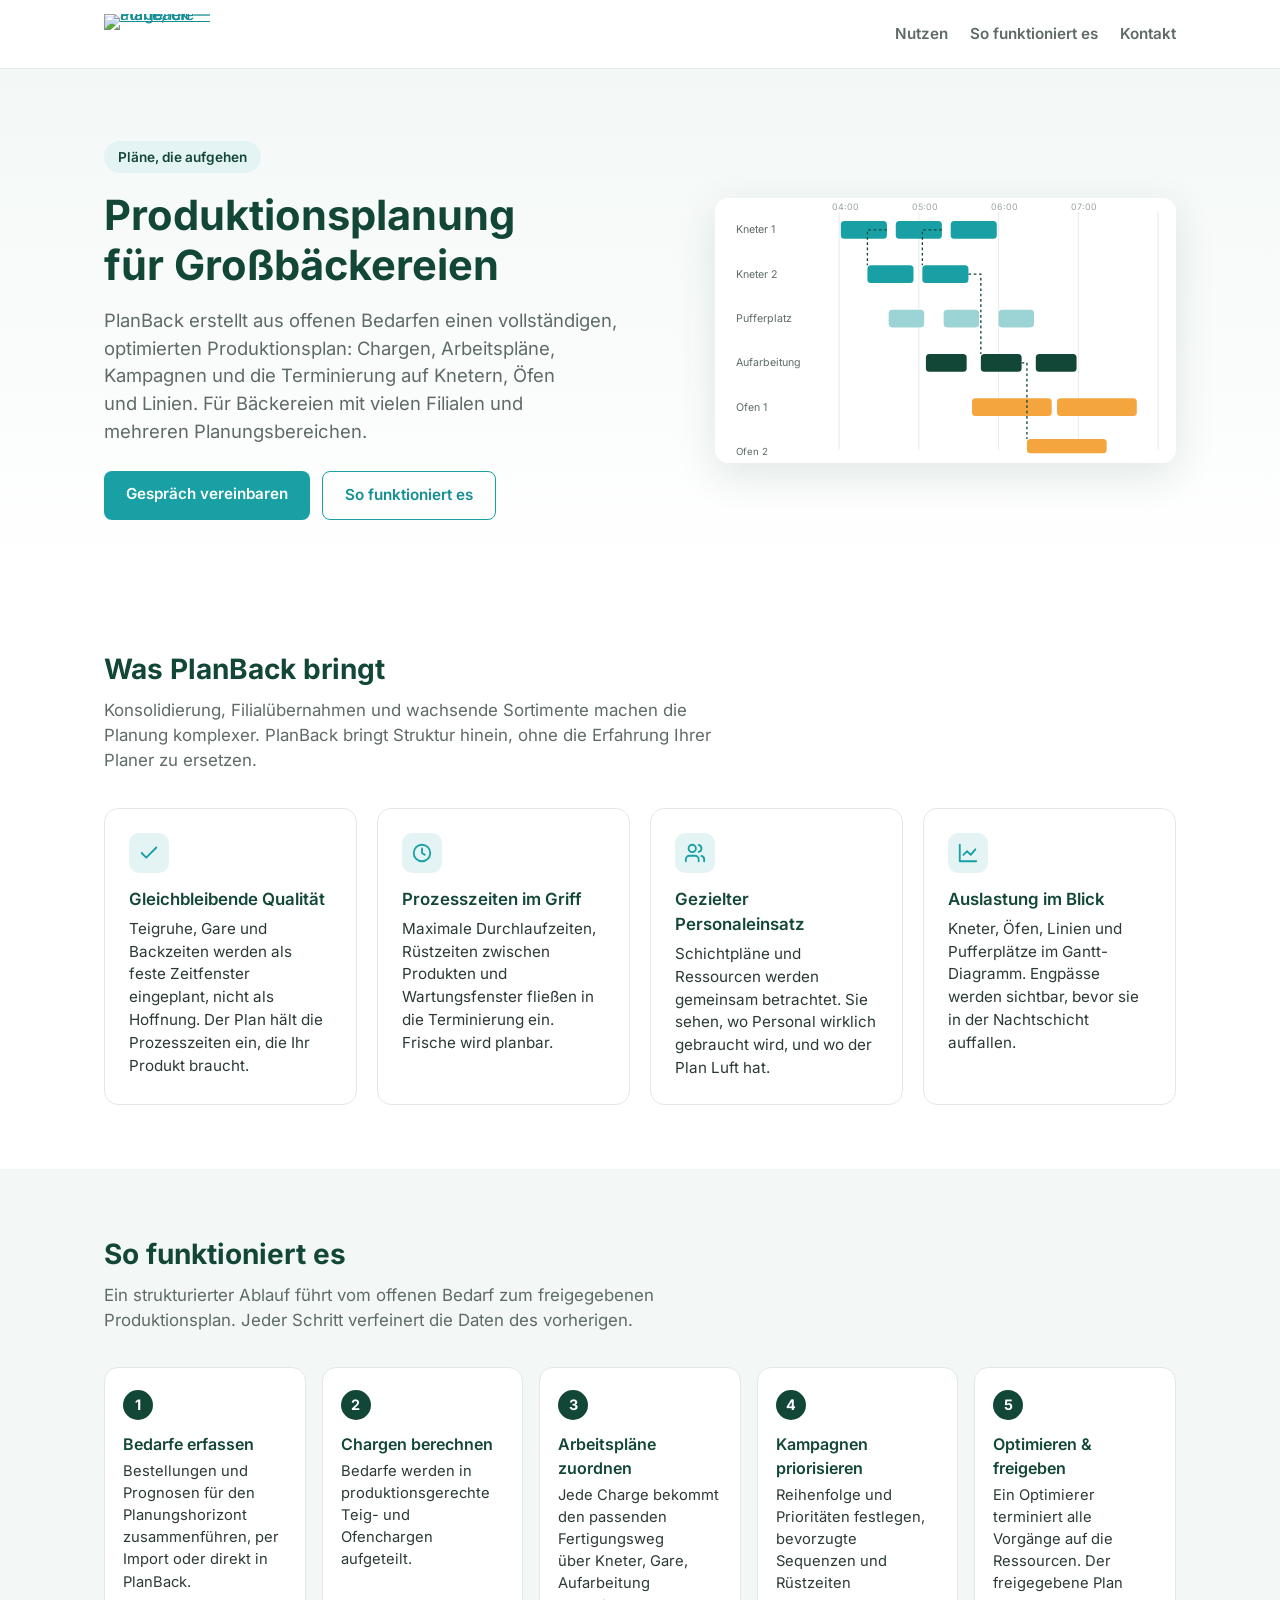
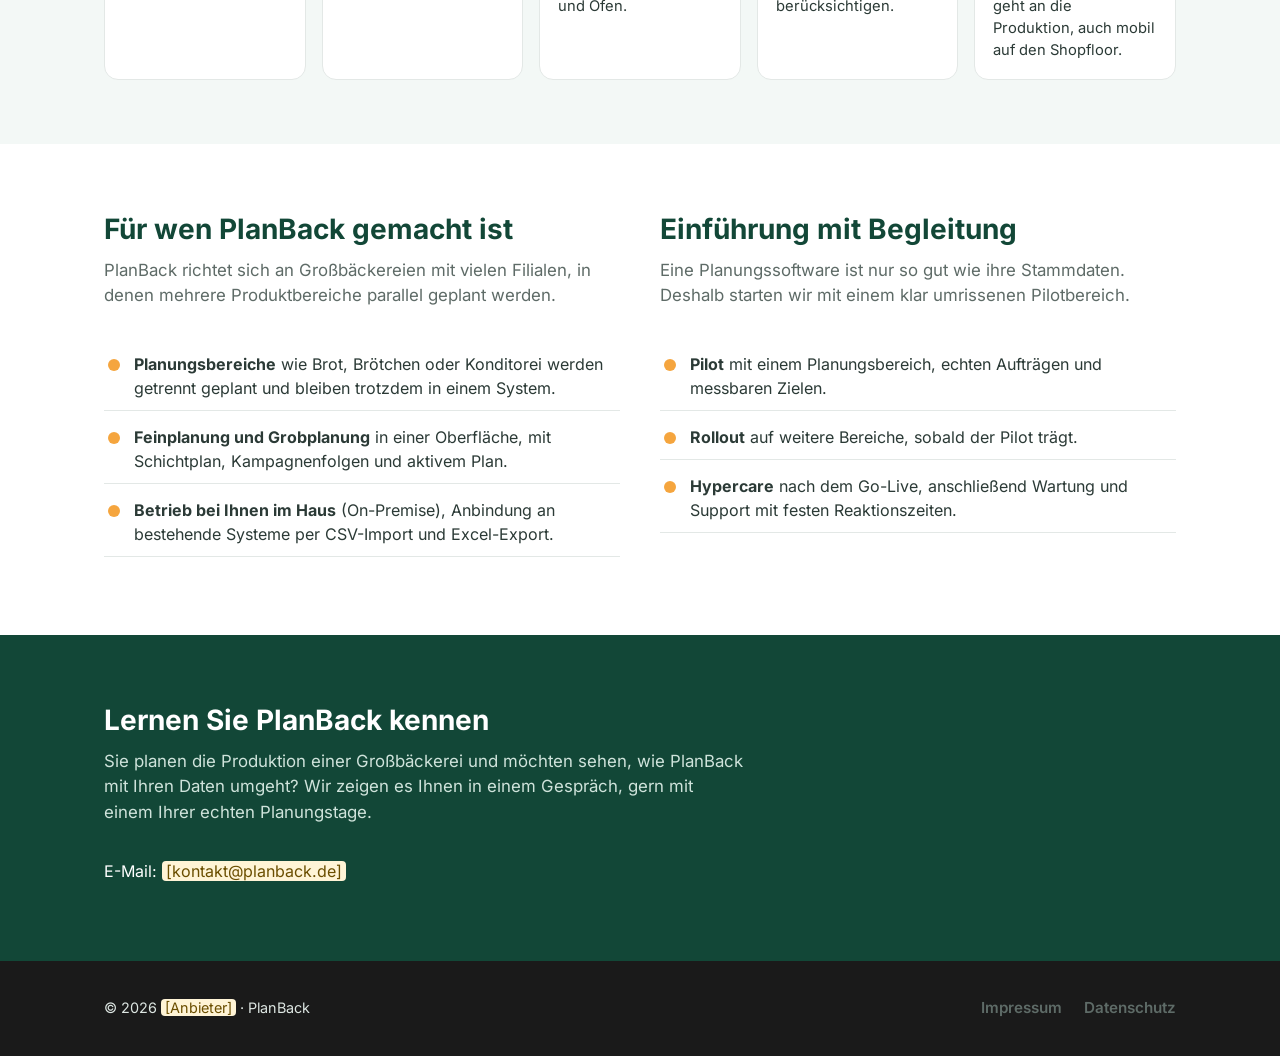
==== site/index.html @ 0d600046 "Rohbau: Startseite, Datenschutz, Impressum und Deploy-Workflow nach redumio-web-Muster Statische Sei" ====
<!DOCTYPE html>
<html lang="de">
<head>
<meta charset="UTF-8">
<meta name="viewport" content="width=device-width, initial-scale=1.0">
<title>PlanBack — Produktionsplanung für Großbäckereien</title>
<meta name="description" content="PlanBack erstellt aus offenen Bedarfen einen vollständigen, optimierten Produktionsplan für Großbäckereien mit vielen Filialen: Chargen, Arbeitspläne, Kampagnen, Terminierung.">
<meta property="og:title" content="PlanBack — Pläne, die aufgehen">
<meta property="og:description" content="Produktionsplanung für Großbäckereien: aus offenen Bedarfen wird ein optimierter, freigegebener Produktionsplan.">
<meta property="og:type" content="website">
<link rel="icon" type="image/png" href="/assets/logo/icon.png">
<link rel="stylesheet" href="assets/page.css">
<style>
  main.home{max-width:none;padding:0}
  .wrap{max-width:1120px;margin:0 auto;padding:0 24px}
  .hero{background:linear-gradient(180deg,var(--bg-soft) 0%,#fff 100%);padding:72px 0 64px}
  .hero .wrap{display:grid;grid-template-columns:1.1fr .9fr;gap:48px;align-items:center}
  .hero .claim{display:inline-block;background:var(--teal-soft);color:var(--green);font-weight:600;font-size:.85rem;padding:6px 14px;border-radius:999px;margin-bottom:18px}
  .hero h1{font-size:2.6rem;margin-bottom:16px}
  .hero p{font-size:1.15rem;color:var(--muted);max-width:34rem;margin-bottom:26px}
  .hero .actions{display:flex;gap:12px;flex-wrap:wrap}
  .gantt{width:100%;height:auto;display:block;border-radius:14px;box-shadow:0 12px 40px rgba(18,71,55,.12);background:#fff}
  section{padding:64px 0}
  section.soft{background:var(--bg-soft)}
  section h2{font-size:1.75rem;margin:0 0 8px}
  section .lead{color:var(--muted);font-size:1.05rem;max-width:40rem;margin-bottom:34px}
  .grid{display:grid;grid-template-columns:repeat(4,1fr);gap:20px}
  .card{background:#fff;border:1px solid var(--line);border-radius:14px;padding:24px}
  .card .ico{width:40px;height:40px;border-radius:10px;background:var(--teal-soft);display:flex;align-items:center;justify-content:center;margin-bottom:14px}
  .card h3{margin:0 0 6px;font-size:1.05rem}
  .card p{margin:0;color:var(--text);font-size:.95rem}
  .steps{counter-reset:step;display:grid;grid-template-columns:repeat(5,1fr);gap:16px}
  .step{position:relative;background:#fff;border:1px solid var(--line);border-radius:14px;padding:22px 18px 18px}
  .step::before{counter-increment:step;content:counter(step);display:inline-flex;width:30px;height:30px;border-radius:50%;background:var(--green);color:#fff;font-weight:700;font-size:.9rem;align-items:center;justify-content:center;margin-bottom:12px}
  .step h3{margin:0 0 4px;font-size:1rem}
  .step p{margin:0;font-size:.92rem}
  .split{display:grid;grid-template-columns:1fr 1fr;gap:40px;align-items:start}
  .split ul{list-style:none;padding:0}
  .split li{padding:10px 0 10px 30px;border-bottom:1px solid var(--line);position:relative}
  .split li::before{content:"";position:absolute;left:4px;top:17px;width:12px;height:12px;border-radius:50%;background:var(--gold)}
  .contact{background:var(--green);color:#fff}
  .contact h2,.contact p{color:#fff}
  .contact .lead{color:#CFE3DB}
  .contact .btn{background:var(--gold);color:var(--ink)}
  .contact .btn:hover{background:#F7B45C;color:var(--ink)}
  @media (max-width:900px){.hero .wrap{grid-template-columns:1fr}.grid{grid-template-columns:1fr 1fr}.steps{grid-template-columns:1fr 1fr}.split{grid-template-columns:1fr}}
  @media (max-width:560px){.hero{padding:48px 0 40px}.hero h1{font-size:1.9rem}.grid,.steps{grid-template-columns:1fr}section{padding:48px 0}.wrap{padding:0 16px}}
</style>
</head>
<body>
<header><div class="bar">
  <a class="logo" href="/" aria-label="PlanBack"><img src="/assets/logo/planback.png" alt="PlanBack — Pläne, die aufgehen" width="959" height="308"></a>
  <nav><a href="#nutzen">Nutzen</a><a href="#ablauf">So funktioniert es</a><a href="#kontakt">Kontakt</a></nav>
</div></header>
<main class="home">

<div class="hero"><div class="wrap">
  <div>
    <span class="claim">Pläne, die aufgehen</span>
    <h1>Produktionsplanung für Großbäckereien</h1>
    <p>PlanBack erstellt aus offenen Bedarfen einen vollständigen, optimierten Produktionsplan: Chargen, Arbeitspläne, Kampagnen und die Terminierung auf Knetern, Öfen und Linien. Für Bäckereien mit vielen Filialen und mehreren Planungsbereichen.</p>
    <div class="actions"><a class="btn" href="#kontakt">Gespräch vereinbaren</a><a class="btn secondary" href="#ablauf">So funktioniert es</a></div>
  </div>
  <svg class="gantt" viewBox="0 0 520 300" xmlns="http://www.w3.org/2000/svg" role="img" aria-label="Schematischer Gantt-Plan: Vorgänge auf Kneter, Pufferplatz, Aufarbeitung und Ofen">
    <rect width="520" height="300" rx="14" fill="#fff"/>
    <g font-family="Inter,Arial,sans-serif" font-size="12" fill="#5E6B67">
      <text x="24" y="40">Kneter 1</text><text x="24" y="90">Kneter 2</text><text x="24" y="140">Pufferplatz</text><text x="24" y="190">Aufarbeitung</text><text x="24" y="240">Ofen 1</text><text x="24" y="290" font-size="11">Ofen 2</text>
    </g>
    <g stroke="#E3E8E6" stroke-width="1"><line x1="140" y1="16" x2="140" y2="284"/><line x1="230" y1="16" x2="230" y2="284"/><line x1="320" y1="16" x2="320" y2="284"/><line x1="410" y1="16" x2="410" y2="284"/><line x1="500" y1="16" x2="500" y2="284"/></g>
    <g font-family="Inter,Arial,sans-serif" font-size="10" fill="#9AA5A1"><text x="132" y="14">04:00</text><text x="222" y="14">05:00</text><text x="312" y="14">06:00</text><text x="402" y="14">07:00</text></g>
    <g rx="4">
      <rect x="142" y="26" width="52" height="20" rx="4" fill="#18A0A5"/><rect x="204" y="26" width="52" height="20" rx="4" fill="#18A0A5"/><rect x="266" y="26" width="52" height="20" rx="4" fill="#18A0A5"/>
      <rect x="172" y="76" width="52" height="20" rx="4" fill="#18A0A5"/><rect x="234" y="76" width="52" height="20" rx="4" fill="#18A0A5"/>
      <rect x="196" y="126" width="40" height="20" rx="4" fill="#9CD3D5"/><rect x="258" y="126" width="40" height="20" rx="4" fill="#9CD3D5"/><rect x="320" y="126" width="40" height="20" rx="4" fill="#9CD3D5"/>
      <rect x="238" y="176" width="46" height="20" rx="4" fill="#124737"/><rect x="300" y="176" width="46" height="20" rx="4" fill="#124737"/><rect x="362" y="176" width="46" height="20" rx="4" fill="#124737"/>
      <rect x="290" y="226" width="90" height="20" rx="4" fill="#F5A53E"/><rect x="386" y="226" width="90" height="20" rx="4" fill="#F5A53E"/>
      <rect x="352" y="272" width="90" height="16" rx="4" fill="#F5A53E"/>
    </g>
    <g stroke="#124737" stroke-width="1.5" stroke-dasharray="3 3" fill="none"><path d="M194 36 L172 36 L172 76"/><path d="M256 36 L234 36 L234 76"/><path d="M286 86 L300 86 L300 176"/><path d="M346 186 L352 186 L352 272"/></g>
  </svg>
</div></div>

<section id="nutzen"><div class="wrap">
  <h2>Was PlanBack bringt</h2>
  <p class="lead">Konsolidierung, Filialübernahmen und wachsende Sortimente machen die Planung komplexer. PlanBack bringt Struktur hinein, ohne die Erfahrung Ihrer Planer zu ersetzen.</p>
  <div class="grid">
    <div class="card"><div class="ico"><svg width="22" height="22" viewBox="0 0 24 24" fill="none" stroke="#18A0A5" stroke-width="2" stroke-linecap="round" stroke-linejoin="round"><path d="M20 6 9 17l-5-5"/></svg></div><h3>Gleichbleibende Qualität</h3><p>Teigruhe, Gare und Backzeiten werden als feste Zeitfenster eingeplant, nicht als Hoffnung. Der Plan hält die Prozesszeiten ein, die Ihr Produkt braucht.</p></div>
    <div class="card"><div class="ico"><svg width="22" height="22" viewBox="0 0 24 24" fill="none" stroke="#18A0A5" stroke-width="2" stroke-linecap="round" stroke-linejoin="round"><circle cx="12" cy="12" r="9"/><path d="M12 7v5l3 2"/></svg></div><h3>Prozesszeiten im Griff</h3><p>Maximale Durchlaufzeiten, Rüstzeiten zwischen Produkten und Wartungsfenster fließen in die Terminierung ein. Frische wird planbar.</p></div>
    <div class="card"><div class="ico"><svg width="22" height="22" viewBox="0 0 24 24" fill="none" stroke="#18A0A5" stroke-width="2" stroke-linecap="round" stroke-linejoin="round"><path d="M16 21v-2a4 4 0 0 0-4-4H6a4 4 0 0 0-4 4v2"/><circle cx="9" cy="7" r="4"/><path d="M22 21v-2a4 4 0 0 0-3-3.87M16 3.13a4 4 0 0 1 0 7.75"/></svg></div><h3>Gezielter Personaleinsatz</h3><p>Schichtpläne und Ressourcen werden gemeinsam betrachtet. Sie sehen, wo Personal wirklich gebraucht wird, und wo der Plan Luft hat.</p></div>
    <div class="card"><div class="ico"><svg width="22" height="22" viewBox="0 0 24 24" fill="none" stroke="#18A0A5" stroke-width="2" stroke-linecap="round" stroke-linejoin="round"><path d="M3 3v18h18"/><path d="M7 14l4-4 4 4 5-6"/></svg></div><h3>Auslastung im Blick</h3><p>Kneter, Öfen, Linien und Pufferplätze im Gantt-Diagramm. Engpässe werden sichtbar, bevor sie in der Nachtschicht auffallen.</p></div>
  </div>
</div></section>

<section id="ablauf" class="soft"><div class="wrap">
  <h2>So funktioniert es</h2>
  <p class="lead">Ein strukturierter Ablauf führt vom offenen Bedarf zum freigegebenen Produktionsplan. Jeder Schritt verfeinert die Daten des vorherigen.</p>
  <div class="steps">
    <div class="step"><h3>Bedarfe erfassen</h3><p>Bestellungen und Prognosen für den Planungshorizont zusammenführen, per Import oder direkt in PlanBack.</p></div>
    <div class="step"><h3>Chargen berechnen</h3><p>Bedarfe werden in produktionsgerechte Teig- und Ofenchargen aufgeteilt.</p></div>
    <div class="step"><h3>Arbeitspläne zuordnen</h3><p>Jede Charge bekommt den passenden Fertigungsweg über Kneter, Gare, Aufarbeitung und Ofen.</p></div>
    <div class="step"><h3>Kampagnen priorisieren</h3><p>Reihenfolge und Prioritäten festlegen, bevorzugte Sequenzen und Rüstzeiten berücksichtigen.</p></div>
    <div class="step"><h3>Optimieren &amp; freigeben</h3><p>Ein Optimierer terminiert alle Vorgänge auf die Ressourcen. Der freigegebene Plan geht an die Produktion, auch mobil auf den Shopfloor.</p></div>
  </div>
</div></section>

<section id="fuer-wen"><div class="wrap split">
  <div>
    <h2>Für wen PlanBack gemacht ist</h2>
    <p class="lead">PlanBack richtet sich an Großbäckereien mit vielen Filialen, in denen mehrere Produktbereiche parallel geplant werden.</p>
    <ul>
      <li><strong>Planungsbereiche</strong> wie Brot, Brötchen oder Konditorei werden getrennt geplant und bleiben trotzdem in einem System.</li>
      <li><strong>Feinplanung und Grobplanung</strong> in einer Oberfläche, mit Schichtplan, Kampagnenfolgen und aktivem Plan.</li>
      <li><strong>Betrieb bei Ihnen im Haus</strong> (On-Premise), Anbindung an bestehende Systeme per CSV-Import und Excel-Export.</li>
    </ul>
  </div>
  <div>
    <h2>Einführung mit Begleitung</h2>
    <p class="lead">Eine Planungssoftware ist nur so gut wie ihre Stammdaten. Deshalb starten wir mit einem klar umrissenen Pilotbereich.</p>
    <ul>
      <li><strong>Pilot</strong> mit einem Planungsbereich, echten Aufträgen und messbaren Zielen.</li>
      <li><strong>Rollout</strong> auf weitere Bereiche, sobald der Pilot trägt.</li>
      <li><strong>Hypercare</strong> nach dem Go-Live, anschließend Wartung und Support mit festen Reaktionszeiten.</li>
    </ul>
  </div>
</div></section>

<section id="kontakt" class="contact"><div class="wrap">
  <h2>Lernen Sie PlanBack kennen</h2>
  <p class="lead">Sie planen die Produktion einer Großbäckerei und möchten sehen, wie PlanBack mit Ihren Daten umgeht? Wir zeigen es Ihnen in einem Gespräch, gern mit einem Ihrer echten Planungstage.</p>
  <p>E-Mail: <span class="todo">[kontakt@planback.de]</span></p>
</div></section>

</main>
<footer><div class="bar">
  <span>© 2026 <span class="todo">[Anbieter]</span> · PlanBack</span>
  <nav><a href="/impressum/">Impressum</a><a href="/datenschutz/">Datenschutz</a></nav>
</div></footer>
</body>
</html>
---- site/assets/page.css ----
/* Gemeinsames Stylesheet aller Seiten (Startseite, Datenschutz, Impressum).
   Farben und Schrift nach docs/CORPORATE_DESIGN.md im Repo planback:
   Forest Green #124737, Process Teal #18A0A5, Bread Gold #F5A53E, Anthrazit #1A1A1A.
   Inter liegt lokal in site/fonts/ (variable Schrift 400-700) - kein externer
   Request, keine Cookies. */
@font-face{font-family:'Inter';font-weight:400 700;font-style:normal;font-display:swap;src:url('../fonts/inter-latin.woff2') format('woff2');unicode-range:U+0000-00FF,U+0131,U+0152-0153,U+02BB-02BC,U+02C6,U+02DA,U+02DC,U+0304,U+0308,U+0329,U+2000-206F,U+20AC,U+2122,U+2191,U+2193,U+2212,U+2215,U+FEFF,U+FFFD}
@font-face{font-family:'Inter';font-weight:400 700;font-style:normal;font-display:swap;src:url('../fonts/inter-latin-ext.woff2') format('woff2');unicode-range:U+0100-02BA,U+02BD-02C5,U+02C7-02CC,U+02CE-02D7,U+02DD-02FF,U+0304,U+0308,U+0329,U+1D00-1DBF,U+1E00-1E9F,U+1EF2-1EFF,U+2020,U+20A0-20AB,U+20AD-20C0,U+2113,U+2C60-2C7F,U+A720-A7FF}
:root{--green:#124737;--green-dark:#0C3226;--teal:#18A0A5;--teal-dark:#158F94;--gold:#F5A53E;--ink:#1A1A1A;--text:#2B3A36;--muted:#5E6B67;--line:#E3E8E6;--bg-soft:#F3F8F6;--teal-soft:#E4F4F5}
*{margin:0;padding:0;box-sizing:border-box}
html{scroll-behavior:smooth}
body{font-family:'Inter',Roboto,Helvetica,Arial,sans-serif;color:var(--ink);background:#fff;line-height:1.5;font-size:16px;text-wrap:pretty}
a{color:var(--teal-dark)}
a:hover{color:var(--green)}
a:focus-visible{outline:3px solid var(--gold);outline-offset:2px;border-radius:4px}
header{position:sticky;top:0;z-index:100;background:rgba(255,255,255,.95);backdrop-filter:blur(8px);border-bottom:1px solid var(--line)}
.bar{max-width:1120px;margin:0 auto;padding:0 24px;height:68px;display:flex;align-items:center;justify-content:space-between;gap:24px}
.bar .logo{display:block;line-height:0}
.bar .logo img{height:40px;width:auto;display:block}
.bar nav{display:flex;gap:22px;flex-wrap:wrap}
.bar nav a{color:var(--muted);font-weight:600;font-size:.95rem;text-decoration:none}
.bar nav a:hover{color:var(--green)}
main{max-width:760px;margin:0 auto;padding:56px 24px 72px}
h1{color:var(--green);font-weight:700;font-size:2rem;line-height:1.2;text-wrap:balance;margin-bottom:8px}
h2{color:var(--green);font-weight:700;font-size:1.35rem;margin:36px 0 10px}
h3{color:var(--green);font-weight:600;font-size:1.05rem;margin:22px 0 6px}
p,ul,ol,table{margin-bottom:14px;color:var(--text)}
ul,ol{padding-left:1.4em}
li{margin-bottom:4px}
.stand{color:var(--muted);font-size:.9rem;margin-bottom:28px}
.draft{background:#FFF4D6;border:1px solid #F2D48A;color:#6B4E00;border-radius:10px;padding:12px 16px;font-size:.95rem;margin:0 0 28px}
.todo{background:#FFF4D6;color:#6B4E00;border-radius:4px;padding:0 4px}
table{border-collapse:collapse;width:100%;font-size:.95rem}
th,td{text-align:left;vertical-align:top;padding:8px 10px;border-bottom:1px solid var(--line)}
th{color:var(--green)}
.btn{display:inline-block;background:var(--teal);color:#fff;font-weight:600;font-size:.95rem;padding:12px 22px;border-radius:8px;text-decoration:none}
.btn:hover{background:var(--teal-dark);color:#fff}
.btn.secondary{background:transparent;color:var(--teal-dark);border:1.5px solid var(--teal)}
.btn.secondary:hover{background:var(--teal-soft)}
footer{background:var(--ink);color:#DDE6E2;padding:36px 0}
footer .bar{height:auto;flex-wrap:wrap;gap:12px 28px;font-size:.9rem}
footer a{color:#DDE6E2;text-decoration:none}
footer a:hover{color:var(--gold)}
footer nav{display:flex;gap:20px;flex-wrap:wrap}
@media (max-width:560px){h1{font-size:1.6rem}.bar{height:auto;padding:14px 16px}.bar .logo img{height:34px}.bar nav{gap:14px}.bar nav a{font-size:.9rem}main{padding:40px 16px 56px}}
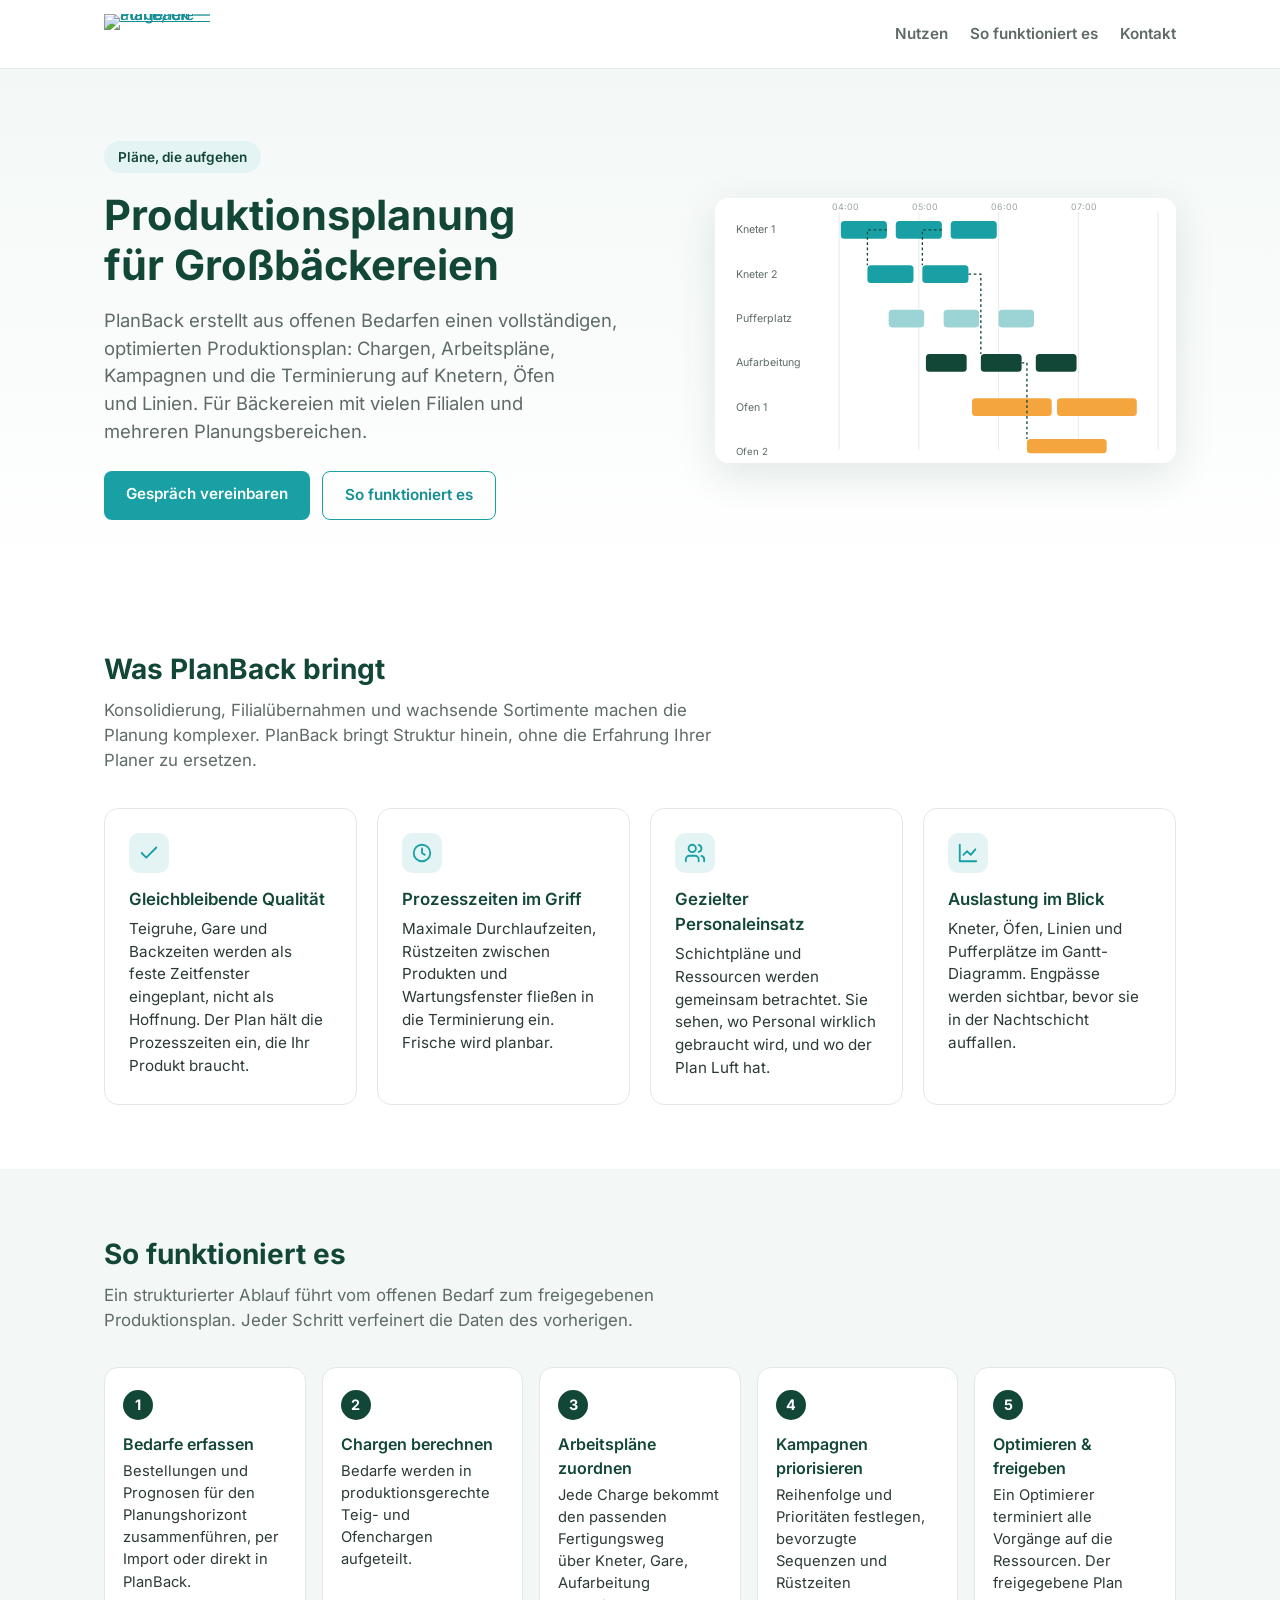
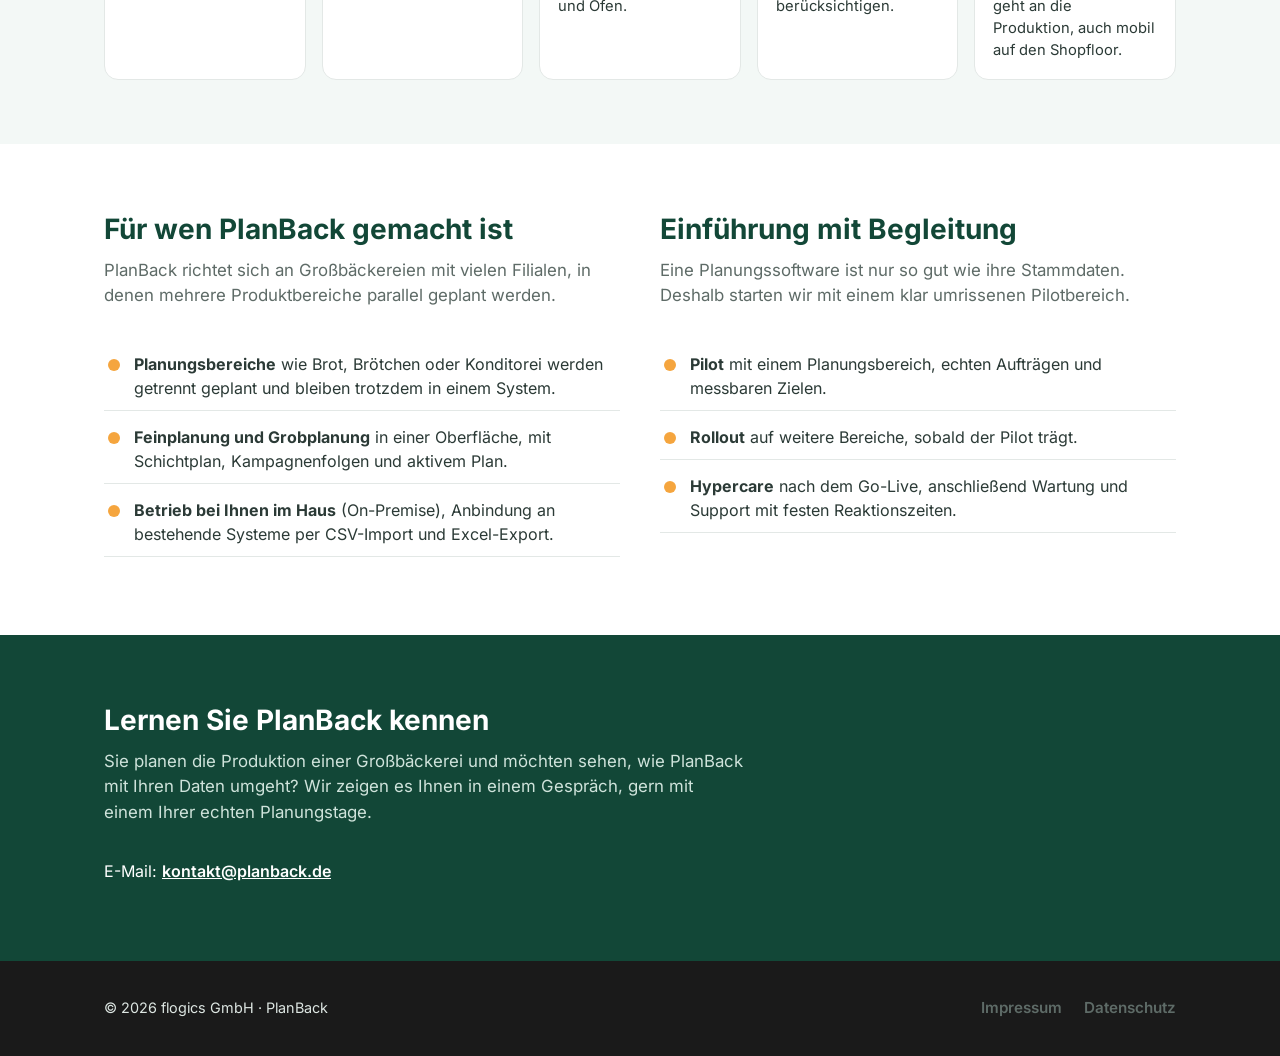
==== commit cb951557: "Impressum und Datenschutz mit den Angaben der flogics GmbH, Entwurfshinweise raus Anbieter, Geschaef" ====
--- a/site/index.html
+++ b/site/index.html
@@ -127,12 +127,12 @@
 <section id="kontakt" class="contact"><div class="wrap">
   <h2>Lernen Sie PlanBack kennen</h2>
   <p class="lead">Sie planen die Produktion einer Großbäckerei und möchten sehen, wie PlanBack mit Ihren Daten umgeht? Wir zeigen es Ihnen in einem Gespräch, gern mit einem Ihrer echten Planungstage.</p>
-  <p>E-Mail: <span class="todo">[kontakt@planback.de]</span></p>
+  <p>E-Mail: <a href="mailto:kontakt@planback.de" style="color:#fff;font-weight:600">kontakt@planback.de</a></p>
 </div></section>
 
 </main>
 <footer><div class="bar">
-  <span>© 2026 <span class="todo">[Anbieter]</span> · PlanBack</span>
+  <span>© 2026 flogics GmbH · PlanBack</span>
   <nav><a href="/impressum/">Impressum</a><a href="/datenschutz/">Datenschutz</a></nav>
 </div></footer>
 </body>
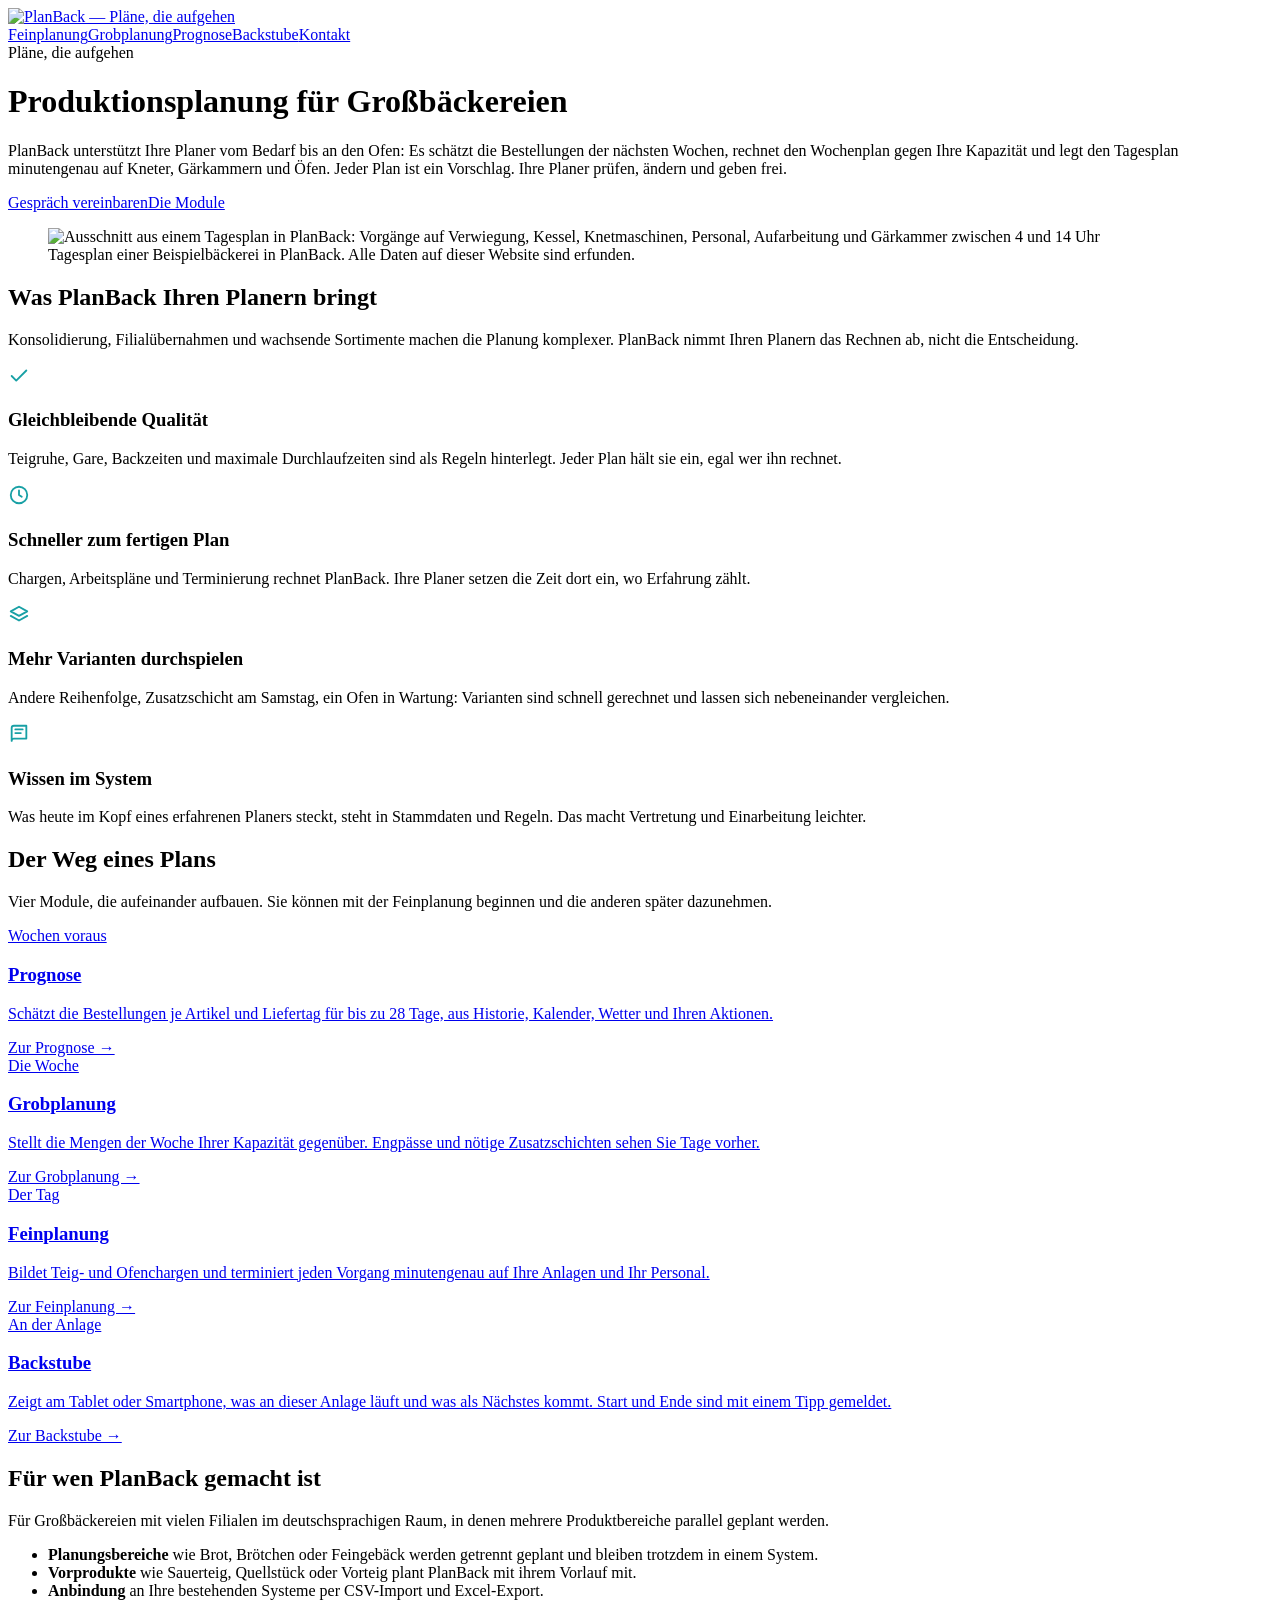
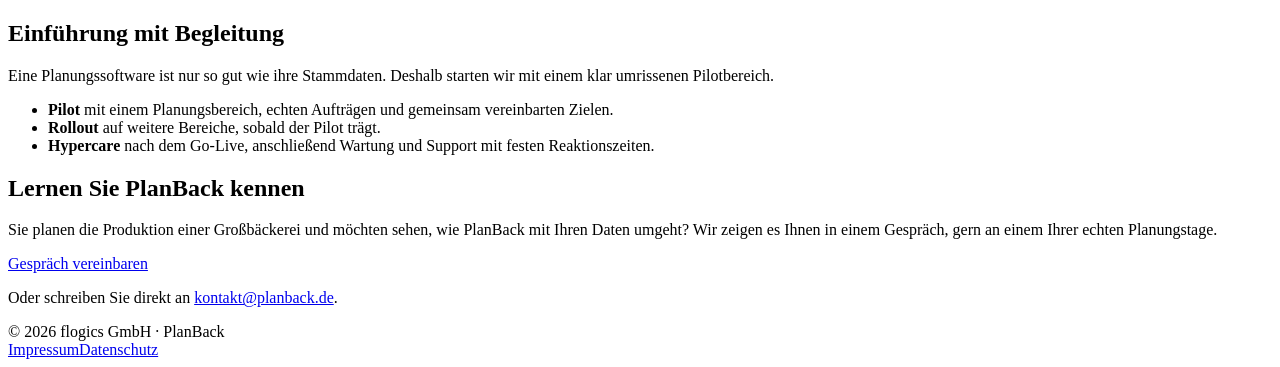
==== commit dfece91c: "Website überarbeitet: Startseite, vier Modulseiten, Videoseite, echte Screenshots - Startseite neu: " ====
--- a/site/index.html
+++ b/site/index.html
@@ -4,120 +4,76 @@
 <meta charset="UTF-8">
 <meta name="viewport" content="width=device-width, initial-scale=1.0">
 <title>PlanBack — Produktionsplanung für Großbäckereien</title>
-<meta name="description" content="PlanBack erstellt aus offenen Bedarfen einen vollständigen, optimierten Produktionsplan für Großbäckereien mit vielen Filialen: Chargen, Arbeitspläne, Kampagnen, Terminierung.">
-<meta property="og:title" content="PlanBack — Pläne, die aufgehen">
-<meta property="og:description" content="Produktionsplanung für Großbäckereien: aus offenen Bedarfen wird ein optimierter, freigegebener Produktionsplan.">
+<meta name="description" content="PlanBack unterstützt die Planer von Großbäckereien: Prognose, Wochenplan gegen die Kapazität und minutengenauer Tagesplan auf Knetern, Gärkammern und Öfen. Ihre Planer entscheiden und geben frei.">
+<meta property="og:title" content="PlanBack — Produktionsplanung für Großbäckereien">
+<meta property="og:description" content="PlanBack unterstützt die Planer von Großbäckereien: Prognose, Wochenplan gegen die Kapazität und minutengenauer Tagesplan auf Knetern, Gärkammern und Öfen. Ihre Planer entscheiden und geben frei.">
 <meta property="og:type" content="website">
+<meta property="og:image" content="https://planback.de/assets/bilder/vorschau.jpg">
 <link rel="icon" type="image/png" href="/assets/logo/icon.png">
-<link rel="stylesheet" href="assets/page.css">
-<style>
-  main.home{max-width:none;padding:0}
-  .wrap{max-width:1120px;margin:0 auto;padding:0 24px}
-  .hero{background:linear-gradient(180deg,var(--bg-soft) 0%,#fff 100%);padding:72px 0 64px}
-  .hero .wrap{display:grid;grid-template-columns:1.1fr .9fr;gap:48px;align-items:center}
-  .hero .claim{display:inline-block;background:var(--teal-soft);color:var(--green);font-weight:600;font-size:.85rem;padding:6px 14px;border-radius:999px;margin-bottom:18px}
-  .hero h1{font-size:2.6rem;margin-bottom:16px}
-  .hero p{font-size:1.15rem;color:var(--muted);max-width:34rem;margin-bottom:26px}
-  .hero .actions{display:flex;gap:12px;flex-wrap:wrap}
-  .gantt{width:100%;height:auto;display:block;border-radius:14px;box-shadow:0 12px 40px rgba(18,71,55,.12);background:#fff}
-  section{padding:64px 0}
-  section.soft{background:var(--bg-soft)}
-  section h2{font-size:1.75rem;margin:0 0 8px}
-  section .lead{color:var(--muted);font-size:1.05rem;max-width:40rem;margin-bottom:34px}
-  .grid{display:grid;grid-template-columns:repeat(4,1fr);gap:20px}
-  .card{background:#fff;border:1px solid var(--line);border-radius:14px;padding:24px}
-  .card .ico{width:40px;height:40px;border-radius:10px;background:var(--teal-soft);display:flex;align-items:center;justify-content:center;margin-bottom:14px}
-  .card h3{margin:0 0 6px;font-size:1.05rem}
-  .card p{margin:0;color:var(--text);font-size:.95rem}
-  .steps{counter-reset:step;display:grid;grid-template-columns:repeat(5,1fr);gap:16px}
-  .step{position:relative;background:#fff;border:1px solid var(--line);border-radius:14px;padding:22px 18px 18px}
-  .step::before{counter-increment:step;content:counter(step);display:inline-flex;width:30px;height:30px;border-radius:50%;background:var(--green);color:#fff;font-weight:700;font-size:.9rem;align-items:center;justify-content:center;margin-bottom:12px}
-  .step h3{margin:0 0 4px;font-size:1rem}
-  .step p{margin:0;font-size:.92rem}
-  .split{display:grid;grid-template-columns:1fr 1fr;gap:40px;align-items:start}
-  .split ul{list-style:none;padding:0}
-  .split li{padding:10px 0 10px 30px;border-bottom:1px solid var(--line);position:relative}
-  .split li::before{content:"";position:absolute;left:4px;top:17px;width:12px;height:12px;border-radius:50%;background:var(--gold)}
-  .contact{background:var(--green);color:#fff}
-  .contact h2,.contact p{color:#fff}
-  .contact .lead{color:#CFE3DB}
-  .contact .btn{background:var(--gold);color:var(--ink)}
-  .contact .btn:hover{background:#F7B45C;color:var(--ink)}
-  @media (max-width:900px){.hero .wrap{grid-template-columns:1fr}.grid{grid-template-columns:1fr 1fr}.steps{grid-template-columns:1fr 1fr}.split{grid-template-columns:1fr}}
-  @media (max-width:560px){.hero{padding:48px 0 40px}.hero h1{font-size:1.9rem}.grid,.steps{grid-template-columns:1fr}section{padding:48px 0}.wrap{padding:0 16px}}
-</style>
+<link rel="stylesheet" href="/assets/page.css">
+<script src="/assets/site.js" defer></script>
 </head>
 <body>
 <header><div class="bar">
-  <a class="logo" href="/" aria-label="PlanBack"><img src="/assets/logo/planback.png" alt="PlanBack — Pläne, die aufgehen" width="959" height="308"></a>
-  <nav><a href="#nutzen">Nutzen</a><a href="#ablauf">So funktioniert es</a><a href="#kontakt">Kontakt</a></nav>
+  <a class="logo" href="/" aria-label="PlanBack, zur Startseite"><img src="/assets/logo/planback.png" alt="PlanBack — Pläne, die aufgehen" width="959" height="308"></a>
+  <nav aria-label="Hauptmenü"><a href="/feinplanung/">Feinplanung</a><a href="/grobplanung/">Grobplanung</a><a href="/prognose/">Prognose</a><a href="/backstube/">Backstube</a><a href="/videos/" data-video-link hidden>Videos</a><a href="/#kontakt">Kontakt</a></nav>
 </div></header>
-<main class="home">
-
+<main class="wide">
 <div class="hero"><div class="wrap">
   <div>
     <span class="claim">Pläne, die aufgehen</span>
     <h1>Produktionsplanung für Großbäckereien</h1>
-    <p>PlanBack erstellt aus offenen Bedarfen einen vollständigen, optimierten Produktionsplan: Chargen, Arbeitspläne, Kampagnen und die Terminierung auf Knetern, Öfen und Linien. Für Bäckereien mit vielen Filialen und mehreren Planungsbereichen.</p>
-    <div class="actions"><a class="btn" href="#kontakt">Gespräch vereinbaren</a><a class="btn secondary" href="#ablauf">So funktioniert es</a></div>
+    <p class="lead">PlanBack unterstützt Ihre Planer vom Bedarf bis an den Ofen: Es schätzt die Bestellungen der nächsten Wochen, rechnet den Wochenplan gegen Ihre Kapazität und legt den Tagesplan minutengenau auf Kneter, Gärkammern und Öfen. Jeder Plan ist ein Vorschlag. Ihre Planer prüfen, ändern und geben frei.</p>
+    <div class="actions"><a class="btn" href="#kontakt">Gespräch vereinbaren</a><a class="btn secondary" href="#module">Die Module</a></div>
   </div>
-  <svg class="gantt" viewBox="0 0 520 300" xmlns="http://www.w3.org/2000/svg" role="img" aria-label="Schematischer Gantt-Plan: Vorgänge auf Kneter, Pufferplatz, Aufarbeitung und Ofen">
-    <rect width="520" height="300" rx="14" fill="#fff"/>
-    <g font-family="Inter,Arial,sans-serif" font-size="12" fill="#5E6B67">
-      <text x="24" y="40">Kneter 1</text><text x="24" y="90">Kneter 2</text><text x="24" y="140">Pufferplatz</text><text x="24" y="190">Aufarbeitung</text><text x="24" y="240">Ofen 1</text><text x="24" y="290" font-size="11">Ofen 2</text>
-    </g>
-    <g stroke="#E3E8E6" stroke-width="1"><line x1="140" y1="16" x2="140" y2="284"/><line x1="230" y1="16" x2="230" y2="284"/><line x1="320" y1="16" x2="320" y2="284"/><line x1="410" y1="16" x2="410" y2="284"/><line x1="500" y1="16" x2="500" y2="284"/></g>
-    <g font-family="Inter,Arial,sans-serif" font-size="10" fill="#9AA5A1"><text x="132" y="14">04:00</text><text x="222" y="14">05:00</text><text x="312" y="14">06:00</text><text x="402" y="14">07:00</text></g>
-    <g rx="4">
-      <rect x="142" y="26" width="52" height="20" rx="4" fill="#18A0A5"/><rect x="204" y="26" width="52" height="20" rx="4" fill="#18A0A5"/><rect x="266" y="26" width="52" height="20" rx="4" fill="#18A0A5"/>
-      <rect x="172" y="76" width="52" height="20" rx="4" fill="#18A0A5"/><rect x="234" y="76" width="52" height="20" rx="4" fill="#18A0A5"/>
-      <rect x="196" y="126" width="40" height="20" rx="4" fill="#9CD3D5"/><rect x="258" y="126" width="40" height="20" rx="4" fill="#9CD3D5"/><rect x="320" y="126" width="40" height="20" rx="4" fill="#9CD3D5"/>
-      <rect x="238" y="176" width="46" height="20" rx="4" fill="#124737"/><rect x="300" y="176" width="46" height="20" rx="4" fill="#124737"/><rect x="362" y="176" width="46" height="20" rx="4" fill="#124737"/>
-      <rect x="290" y="226" width="90" height="20" rx="4" fill="#F5A53E"/><rect x="386" y="226" width="90" height="20" rx="4" fill="#F5A53E"/>
-      <rect x="352" y="272" width="90" height="16" rx="4" fill="#F5A53E"/>
-    </g>
-    <g stroke="#124737" stroke-width="1.5" stroke-dasharray="3 3" fill="none"><path d="M194 36 L172 36 L172 76"/><path d="M256 36 L234 36 L234 76"/><path d="M286 86 L300 86 L300 176"/><path d="M346 186 L352 186 L352 272"/></g>
-  </svg>
+  <figure>
+    <img class="shot" src="/assets/bilder/start-gantt.webp" width="1400" height="624" alt="Ausschnitt aus einem Tagesplan in PlanBack: Vorgänge auf Verwiegung, Kessel, Knetmaschinen, Personal, Aufarbeitung und Gärkammer zwischen 4 und 14 Uhr" fetchpriority="high">
+    <figcaption>Tagesplan einer Beispielbäckerei in PlanBack. Alle Daten auf dieser Website sind erfunden.</figcaption>
+  </figure>
 </div></div>
 
+<section class="video-slot" data-video="ueberblick" data-title="PlanBack im Überblick" hidden><div class="wrap">
+  <h2>PlanBack in 90 Sekunden</h2>
+  <div class="player"></div>
+</div></section>
+
 <section id="nutzen"><div class="wrap">
-  <h2>Was PlanBack bringt</h2>
-  <p class="lead">Konsolidierung, Filialübernahmen und wachsende Sortimente machen die Planung komplexer. PlanBack bringt Struktur hinein, ohne die Erfahrung Ihrer Planer zu ersetzen.</p>
+  <h2>Was PlanBack Ihren Planern bringt</h2>
+  <p class="lead">Konsolidierung, Filialübernahmen und wachsende Sortimente machen die Planung komplexer. PlanBack nimmt Ihren Planern das Rechnen ab, nicht die Entscheidung.</p>
   <div class="grid">
-    <div class="card"><div class="ico"><svg width="22" height="22" viewBox="0 0 24 24" fill="none" stroke="#18A0A5" stroke-width="2" stroke-linecap="round" stroke-linejoin="round"><path d="M20 6 9 17l-5-5"/></svg></div><h3>Gleichbleibende Qualität</h3><p>Teigruhe, Gare und Backzeiten werden als feste Zeitfenster eingeplant, nicht als Hoffnung. Der Plan hält die Prozesszeiten ein, die Ihr Produkt braucht.</p></div>
-    <div class="card"><div class="ico"><svg width="22" height="22" viewBox="0 0 24 24" fill="none" stroke="#18A0A5" stroke-width="2" stroke-linecap="round" stroke-linejoin="round"><circle cx="12" cy="12" r="9"/><path d="M12 7v5l3 2"/></svg></div><h3>Prozesszeiten im Griff</h3><p>Maximale Durchlaufzeiten, Rüstzeiten zwischen Produkten und Wartungsfenster fließen in die Terminierung ein. Frische wird planbar.</p></div>
-    <div class="card"><div class="ico"><svg width="22" height="22" viewBox="0 0 24 24" fill="none" stroke="#18A0A5" stroke-width="2" stroke-linecap="round" stroke-linejoin="round"><path d="M16 21v-2a4 4 0 0 0-4-4H6a4 4 0 0 0-4 4v2"/><circle cx="9" cy="7" r="4"/><path d="M22 21v-2a4 4 0 0 0-3-3.87M16 3.13a4 4 0 0 1 0 7.75"/></svg></div><h3>Gezielter Personaleinsatz</h3><p>Schichtpläne und Ressourcen werden gemeinsam betrachtet. Sie sehen, wo Personal wirklich gebraucht wird, und wo der Plan Luft hat.</p></div>
-    <div class="card"><div class="ico"><svg width="22" height="22" viewBox="0 0 24 24" fill="none" stroke="#18A0A5" stroke-width="2" stroke-linecap="round" stroke-linejoin="round"><path d="M3 3v18h18"/><path d="M7 14l4-4 4 4 5-6"/></svg></div><h3>Auslastung im Blick</h3><p>Kneter, Öfen, Linien und Pufferplätze im Gantt-Diagramm. Engpässe werden sichtbar, bevor sie in der Nachtschicht auffallen.</p></div>
+    <div class="card"><div class="ico" aria-hidden="true"><svg width="22" height="22" viewBox="0 0 24 24" fill="none" stroke="#18A0A5" stroke-width="2" stroke-linecap="round" stroke-linejoin="round"><path d="M20 6 9 17l-5-5"/></svg></div><h3>Gleichbleibende Qualität</h3><p>Teigruhe, Gare, Backzeiten und maximale Durchlaufzeiten sind als Regeln hinterlegt. Jeder Plan hält sie ein, egal wer ihn rechnet.</p></div>
+    <div class="card"><div class="ico" aria-hidden="true"><svg width="22" height="22" viewBox="0 0 24 24" fill="none" stroke="#18A0A5" stroke-width="2" stroke-linecap="round" stroke-linejoin="round"><circle cx="12" cy="12" r="9"/><path d="M12 7v5l3 2"/></svg></div><h3>Schneller zum fertigen Plan</h3><p>Chargen, Arbeitspläne und Terminierung rechnet PlanBack. Ihre Planer setzen die Zeit dort ein, wo Erfahrung zählt.</p></div>
+    <div class="card"><div class="ico" aria-hidden="true"><svg width="22" height="22" viewBox="0 0 24 24" fill="none" stroke="#18A0A5" stroke-width="2" stroke-linecap="round" stroke-linejoin="round"><path d="m12 3 9 5-9 5-9-5 9-5z"/><path d="m3 13 9 5 9-5"/></svg></div><h3>Mehr Varianten durchspielen</h3><p>Andere Reihenfolge, Zusatzschicht am Samstag, ein Ofen in Wartung: Varianten sind schnell gerechnet und lassen sich nebeneinander vergleichen.</p></div>
+    <div class="card"><div class="ico" aria-hidden="true"><svg width="22" height="22" viewBox="0 0 24 24" fill="none" stroke="#18A0A5" stroke-width="2" stroke-linecap="round" stroke-linejoin="round"><path d="M4 19.5A2.5 2.5 0 0 1 6.5 17H20V3H6.5A2.5 2.5 0 0 0 4 5.5v14z"/><path d="M8 7h8M8 11h6"/></svg></div><h3>Wissen im System</h3><p>Was heute im Kopf eines erfahrenen Planers steckt, steht in Stammdaten und Regeln. Das macht Vertretung und Einarbeitung leichter.</p></div>
   </div>
 </div></section>
 
-<section id="ablauf" class="soft"><div class="wrap">
-  <h2>So funktioniert es</h2>
-  <p class="lead">Ein strukturierter Ablauf führt vom offenen Bedarf zum freigegebenen Produktionsplan. Jeder Schritt verfeinert die Daten des vorherigen.</p>
-  <div class="steps">
-    <div class="step"><h3>Bedarfe erfassen</h3><p>Bestellungen und Prognosen für den Planungshorizont zusammenführen, per Import oder direkt in PlanBack.</p></div>
-    <div class="step"><h3>Chargen berechnen</h3><p>Bedarfe werden in produktionsgerechte Teig- und Ofenchargen aufgeteilt.</p></div>
-    <div class="step"><h3>Arbeitspläne zuordnen</h3><p>Jede Charge bekommt den passenden Fertigungsweg über Kneter, Gare, Aufarbeitung und Ofen.</p></div>
-    <div class="step"><h3>Kampagnen priorisieren</h3><p>Reihenfolge und Prioritäten festlegen, bevorzugte Sequenzen und Rüstzeiten berücksichtigen.</p></div>
-    <div class="step"><h3>Optimieren &amp; freigeben</h3><p>Ein Optimierer terminiert alle Vorgänge auf die Ressourcen. Der freigegebene Plan geht an die Produktion, auch mobil auf den Shopfloor.</p></div>
+<section id="module" class="soft"><div class="wrap">
+  <h2>Der Weg eines Plans</h2>
+  <p class="lead">Vier Module, die aufeinander aufbauen. Sie können mit der Feinplanung beginnen und die anderen später dazunehmen.</p>
+  <div class="grid">
+    <a class="card" href="/prognose/"><div class="step">Wochen voraus</div><h3>Prognose</h3><p>Schätzt die Bestellungen je Artikel und Liefertag für bis zu 28 Tage, aus Historie, Kalender, Wetter und Ihren Aktionen.</p><span class="more">Zur Prognose →</span></a>
+    <a class="card" href="/grobplanung/"><div class="step">Die Woche</div><h3>Grobplanung</h3><p>Stellt die Mengen der Woche Ihrer Kapazität gegenüber. Engpässe und nötige Zusatzschichten sehen Sie Tage vorher.</p><span class="more">Zur Grobplanung →</span></a>
+    <a class="card" href="/feinplanung/"><div class="step">Der Tag</div><h3>Feinplanung</h3><p>Bildet Teig- und Ofenchargen und terminiert jeden Vorgang minutengenau auf Ihre Anlagen und Ihr Personal.</p><span class="more">Zur Feinplanung →</span></a>
+    <a class="card" href="/backstube/"><div class="step">An der Anlage</div><h3>Backstube</h3><p>Zeigt am Tablet oder Smartphone, was an dieser Anlage läuft und was als Nächstes kommt. Start und Ende sind mit einem Tipp gemeldet.</p><span class="more">Zur Backstube →</span></a>
   </div>
 </div></section>
 
 <section id="fuer-wen"><div class="wrap split">
   <div>
     <h2>Für wen PlanBack gemacht ist</h2>
-    <p class="lead">PlanBack richtet sich an Großbäckereien mit vielen Filialen, in denen mehrere Produktbereiche parallel geplant werden.</p>
-    <ul>
-      <li><strong>Planungsbereiche</strong> wie Brot, Brötchen oder Konditorei werden getrennt geplant und bleiben trotzdem in einem System.</li>
-      <li><strong>Feinplanung und Grobplanung</strong> in einer Oberfläche, mit Schichtplan, Kampagnenfolgen und aktivem Plan.</li>
-      <li><strong>Betrieb bei Ihnen im Haus</strong> (On-Premise), Anbindung an bestehende Systeme per CSV-Import und Excel-Export.</li>
+    <p class="lead">Für Großbäckereien mit vielen Filialen im deutschsprachigen Raum, in denen mehrere Produktbereiche parallel geplant werden.</p>
+    <ul class="dots">
+      <li><strong>Planungsbereiche</strong> wie Brot, Brötchen oder Feingebäck werden getrennt geplant und bleiben trotzdem in einem System.</li>
+      <li><strong>Vorprodukte</strong> wie Sauerteig, Quellstück oder Vorteig plant PlanBack mit ihrem Vorlauf mit.</li>
+      <li><strong>Anbindung</strong> an Ihre bestehenden Systeme per CSV-Import und Excel-Export.</li>
     </ul>
   </div>
   <div>
     <h2>Einführung mit Begleitung</h2>
     <p class="lead">Eine Planungssoftware ist nur so gut wie ihre Stammdaten. Deshalb starten wir mit einem klar umrissenen Pilotbereich.</p>
-    <ul>
-      <li><strong>Pilot</strong> mit einem Planungsbereich, echten Aufträgen und messbaren Zielen.</li>
+    <ul class="dots">
+      <li><strong>Pilot</strong> mit einem Planungsbereich, echten Aufträgen und gemeinsam vereinbarten Zielen.</li>
       <li><strong>Rollout</strong> auf weitere Bereiche, sobald der Pilot trägt.</li>
       <li><strong>Hypercare</strong> nach dem Go-Live, anschließend Wartung und Support mit festen Reaktionszeiten.</li>
     </ul>
@@ -126,10 +82,10 @@
 
 <section id="kontakt" class="contact"><div class="wrap">
   <h2>Lernen Sie PlanBack kennen</h2>
-  <p class="lead">Sie planen die Produktion einer Großbäckerei und möchten sehen, wie PlanBack mit Ihren Daten umgeht? Wir zeigen es Ihnen in einem Gespräch, gern mit einem Ihrer echten Planungstage.</p>
-  <p>E-Mail: <a href="mailto:kontakt@planback.de" style="color:#fff;font-weight:600">kontakt@planback.de</a></p>
+  <p class="lead">Sie planen die Produktion einer Großbäckerei und möchten sehen, wie PlanBack mit Ihren Daten umgeht? Wir zeigen es Ihnen in einem Gespräch, gern an einem Ihrer echten Planungstage.</p>
+  <div class="actions"><a class="btn" href="mailto:kontakt@planback.de?subject=Gespr%C3%A4ch%20%C3%BCber%20PlanBack">Gespräch vereinbaren</a></div>
+  <p class="alt">Oder schreiben Sie direkt an <a class="mail" href="mailto:kontakt@planback.de">kontakt@planback.de</a>.</p>
 </div></section>
-
 </main>
 <footer><div class="bar">
   <span>© 2026 flogics GmbH · PlanBack</span>
